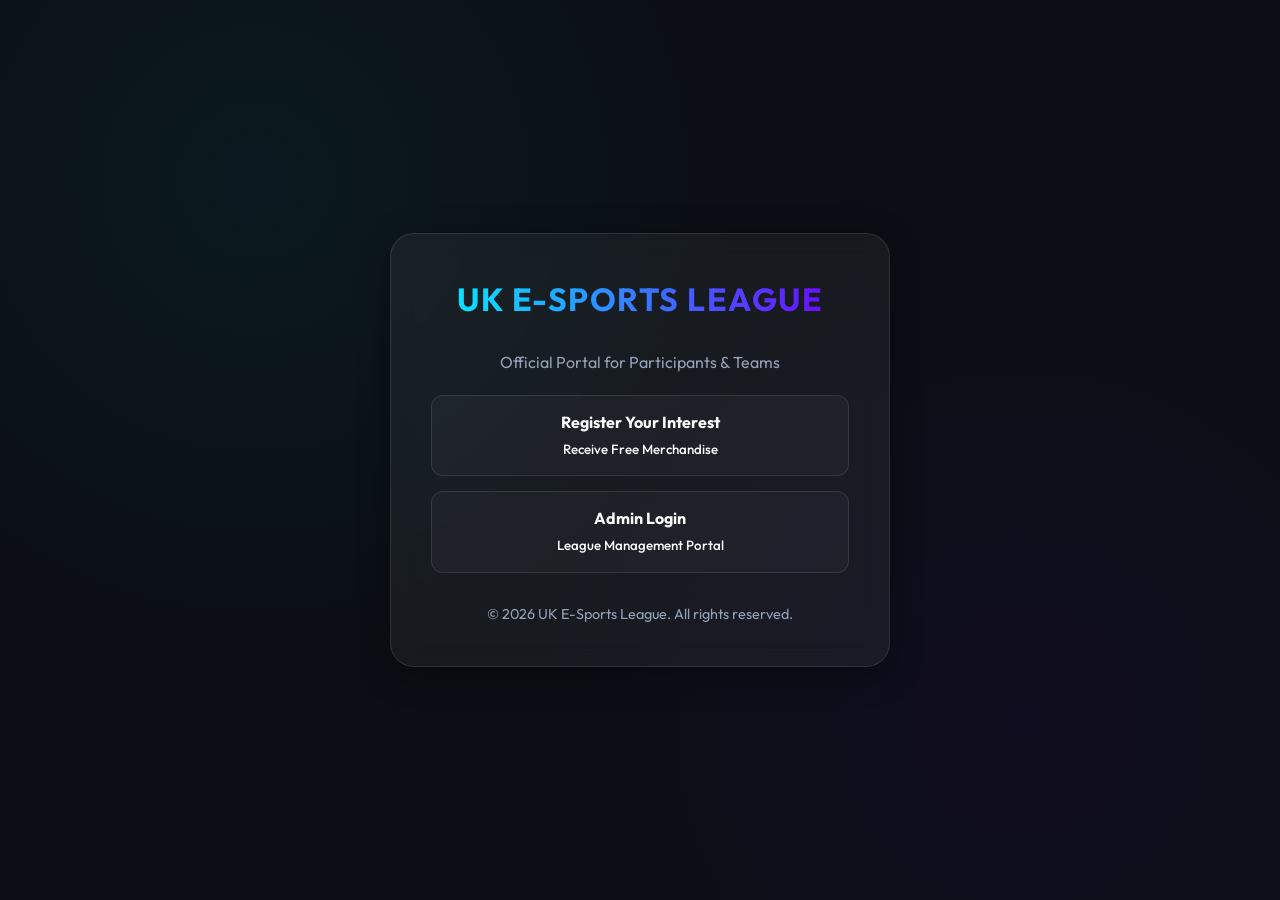
==== index.html @ 4ae96d5b "Initial commit on dev branch" ====
<!DOCTYPE html>
<html lang="en">

<head>
    <meta charset="UTF-8">
    <meta name="viewport" content="width=device-width, initial-scale=1.0">
    <title>UK E-Sports League | Official Portal</title>
    <link rel="stylesheet" href="style.css">
</head>

<body>
    <div class="container">
        <header>
            <h1>UK E-Sports League</h1>
            <p>Official Portal for Participants & Teams</p>
        </header>

        <nav>
            <ul>
                <li>
                    <a href="register_form.html" class="nav-link">
                        <strong>Register Your Interest</strong><br>
                        <small>Receive Free Merchandise</small>
                    </a>
                </li>
                <li>
                    <a href="admin_login.html" class="nav-link">
                        <strong>Admin Login</strong><br>
                        <small>League Management Portal</small>
                    </a>
                </li>
            </ul>
        </nav>

        <footer>
            &copy; 2026 UK E-Sports League. All rights reserved.
        </footer>
    </div>
</body>

</html>
---- style.css ----
@import url('https://fonts.googleapis.com/css2?family=Outfit:wght@300;400;600;700&display=swap');

:root {
    --bg-main: #0b0e14;
    --bg-card: rgba(255, 255, 255, 0.05);
    --bg-input: rgba(15, 23, 42, 0.6);
    
    --accent-primary: #00f2ff;
    --accent-secondary: #7000ff;
    --accent-error: #ff4d4d;
    --accent-success: #00ff88;
    
    --text-main: #f8fafc;
    --text-muted: #94a3b8;
    
    --glass-border: rgba(255, 255, 255, 0.1);
    --glass-shadow: 0 8px 32px 0 rgba(0, 0, 0, 0.37);
}

* {
    margin: 0;
    padding: 0;
    box-sizing: border-box;
    font-family: 'Outfit', sans-serif;
}

body {
    background-color: var(--bg-main);
    background-image: 
        radial-gradient(circle at 20% 20%, rgba(0, 242, 255, 0.05) 0%, transparent 40%),
        radial-gradient(circle at 80% 80%, rgba(112, 0, 255, 0.05) 0%, transparent 40%);
    color: var(--text-main);
    min-height: 100vh;
    display: flex;
    justify-content: center;
    align-items: center;
    line-height: 1.6;
}

.container {
    background: var(--bg-card);
    backdrop-filter: blur(12px);
    -webkit-backdrop-filter: blur(12px);
    border: 1px solid var(--glass-border);
    border-radius: 24px;
    padding: 40px;
    width: 90%;
    max-width: 500px;
    box-shadow: var(--glass-shadow);
    transition: transform 0.3s ease;
}

.container:hover {
    transform: translateY(-5px);
}

.wide-container {
    max-width: 1000px;
}

h1, h2, h3 {
    text-align: center;
    margin-bottom: 24px;
    background: linear-gradient(to right, var(--accent-primary), var(--accent-secondary));
    -webkit-background-clip: text;
    -webkit-text-fill-color: transparent;
    font-weight: 700;
    text-transform: uppercase;
    letter-spacing: 1.5px;
}

p {
    color: var(--text-muted);
    margin-bottom: 20px;
    text-align: center;
}

/* Forms */
input[type="text"],
input[type="password"],
input[type="email"],
input[type="number"] {
    width: 100%;
    padding: 14px 18px;
    margin-bottom: 20px;
    background: var(--bg-input);
    border: 1px solid var(--glass-border);
    border-radius: 12px;
    color: var(--text-main);
    font-size: 1rem;
    transition: all 0.3s ease;
}

input:focus {
    outline: none;
    border-color: var(--accent-primary);
    box-shadow: 0 0 10px rgba(0, 242, 255, 0.2);
}

button {
    width: 100%;
    padding: 16px;
    background: linear-gradient(135deg, var(--accent-primary), var(--accent-secondary));
    border: none;
    border-radius: 12px;
    color: #fff;
    font-size: 1rem;
    font-weight: 600;
    cursor: pointer;
    transition: all 0.3s ease;
    text-transform: uppercase;
    letter-spacing: 1px;
}

button:hover {
    filter: brightness(1.1);
    box-shadow: 0 0 20px rgba(0, 242, 255, 0.4);
    transform: scale(1.02);
}

a {
    color: var(--accent-primary);
    text-decoration: none;
    transition: color 0.3s ease;
    font-weight: 500;
}

a:hover {
    color: var(--accent-secondary);
}

/* List & Table Styles */
ul {
    list-style: none;
}

li {
    margin-bottom: 12px;
}

.nav-link {
    display: block;
    padding: 14px;
    background: rgba(255, 255, 255, 0.03);
    border: 1px solid var(--glass-border);
    border-radius: 12px;
    text-align: center;
    margin-bottom: 15px;
    color: var(--text-main);
}

.nav-link:hover {
    background: rgba(255, 255, 255, 0.08);
    border-color: var(--accent-primary);
    color: var(--accent-primary);
}

hr {
    border: 0;
    height: 1px;
    background: linear-gradient(to right, transparent, var(--glass-border), transparent);
    margin: 20px 0;
}

/* Results Display */
.result-item {
    background: rgba(255, 255, 255, 0.02);
    padding: 20px;
    border-radius: 16px;
    margin-bottom: 20px;
    border-left: 4px solid var(--accent-primary);
}

footer {
    text-align: center;
    margin-top: 30px;
    color: var(--text-muted);
    font-size: 0.9rem;
}

@media (max-width: 600px) {
    .container {
        padding: 30px 20px;
        width: 95%;
    }
}
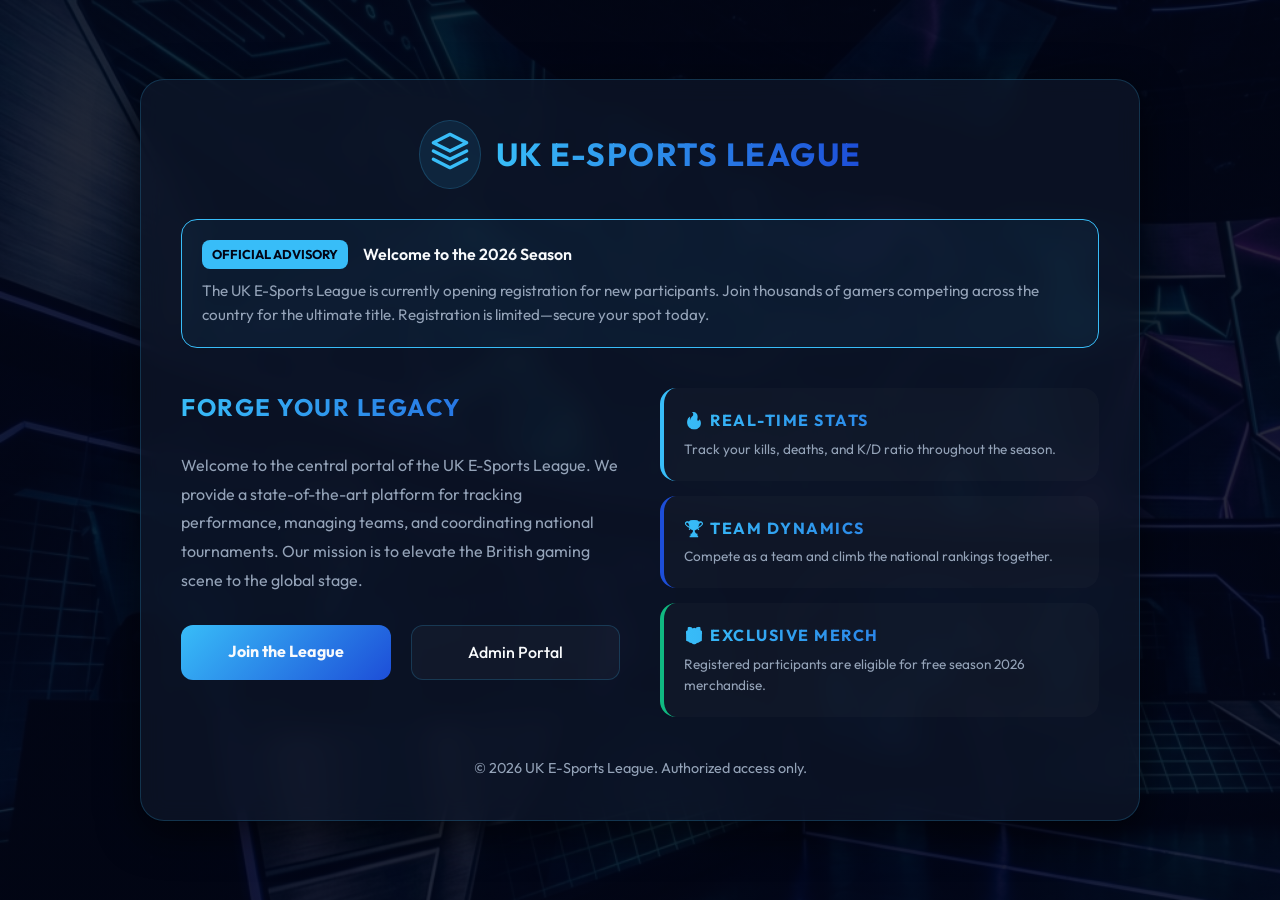
==== commit d16e1192: "Optimized on every field" ====
--- a/index.html
+++ b/index.html
@@ -9,33 +9,90 @@
 </head>
 
 <body>
-    <div class="container">
+    <div class="container wide-container">
         <header>
-            <h1>UK E-Sports League</h1>
-            <p>Official Portal for Participants & Teams</p>
+            <div style="display: flex; align-items: center; justify-content: center; gap: 15px; margin-bottom: 30px;">
+                <div
+                    style="padding: 10px; background: rgba(56, 189, 248, 0.1); border-radius: 50%; border: 1px solid var(--glass-border);">
+                    <svg width="40" height="40" viewBox="0 0 24 24" fill="none" stroke="currentColor" stroke-width="2"
+                        stroke-linecap="round" stroke-linejoin="round" style="color: var(--accent-primary);">
+                        <polygon points="12 2 2 7 12 12 22 7 12 2" />
+                        <polyline points="2 17 12 22 22 17" />
+                        <polyline points="2 12 12 17 22 12" />
+                    </svg>
+                </div>
+                <h1 style="margin-bottom: 0;">UK E-Sports League</h1>
+            </div>
         </header>
 
-        <nav>
-            <ul>
-                <li>
-                    <a href="register_form.html" class="nav-link">
-                        <strong>Register Your Interest</strong><br>
-                        <small>Receive Free Merchandise</small>
+        <!-- Advisory Notice -->
+        <div
+            style="background: rgba(56, 189, 248, 0.05); border: 1px solid var(--accent-primary); padding: 20px; border-radius: 16px; margin-bottom: 40px; text-align: left;">
+            <div style="display: flex; gap: 15px; align-items: center; margin-bottom: 10px;">
+                <span
+                    style="background: var(--accent-primary); color: var(--bg-main); padding: 4px 10px; border-radius: 8px; font-weight: 700; font-size: 0.8rem; text-transform: uppercase;">Official
+                    Advisory</span>
+                <span style="color: var(--text-main); font-weight: 600;">Welcome to the 2026 Season</span>
+            </div>
+            <p style="text-align: left; margin-bottom: 0; font-size: 0.95rem;">
+                The UK E-Sports League is currently opening registration for new participants. Join thousands of gamers
+                competing across the country for the ultimate title. Registration is limited—secure your spot today.
+            </p>
+        </div>
+
+        <div style="display: grid; grid-template-columns: 1fr 1fr; gap: 40px; margin-bottom: 40px;">
+            <!-- Intro Text -->
+            <div style="text-align: left;">
+                <h2 style="text-align: left; font-size: 1.5rem;">Forge Your Legacy</h2>
+                <p style="text-align: left; line-height: 1.8;">
+                    Welcome to the central portal of the UK E-Sports League. We provide a state-of-the-art platform for
+                    tracking performance, managing teams, and coordinating national tournaments. Our mission is to
+                    elevate the British gaming scene to the global stage.
+                </p>
+
+                <div style="display: grid; grid-template-columns: 1fr 1fr; gap: 20px; margin-top: 30px;">
+                    <a href="register_form.html" class="nav-link"
+                        style="background: linear-gradient(135deg, var(--accent-primary), var(--accent-secondary)); border: none; font-weight: 700;">
+                        Join the League
                     </a>
-                </li>
-                <li>
                     <a href="admin_login.html" class="nav-link">
-                        <strong>Admin Login</strong><br>
-                        <small>League Management Portal</small>
+                        Admin Portal
                     </a>
-                </li>
-            </ul>
-        </nav>
+                </div>
+            </div>
+
+            <!-- Features -->
+            <div style="display: grid; grid-template-columns: 1fr; gap: 15px;">
+                <div class="result-item" style="margin-bottom: 0; border-left-color: var(--accent-primary);">
+                    <h3 style="text-align: left; font-size: 1rem; margin-bottom: 5px;">🔥 Real-time Stats</h3>
+                    <p style="text-align: left; margin-bottom: 0; font-size: 0.85rem;">Track your kills, deaths, and K/D
+                        ratio throughout the season.</p>
+                </div>
+                <div class="result-item" style="margin-bottom: 0; border-left-color: var(--accent-secondary);">
+                    <h3 style="text-align: left; font-size: 1rem; margin-bottom: 5px;">🏆 Team Dynamics</h3>
+                    <p style="text-align: left; margin-bottom: 0; font-size: 0.85rem;">Compete as a team and climb the
+                        national rankings together.</p>
+                </div>
+                <div class="result-item" style="margin-bottom: 0; border-left-color: var(--accent-success);">
+                    <h3 style="text-align: left; font-size: 1rem; margin-bottom: 5px;">🎁 Exclusive Merch</h3>
+                    <p style="text-align: left; margin-bottom: 0; font-size: 0.85rem;">Registered participants are
+                        eligible for free season 2026 merchandise.</p>
+                </div>
+            </div>
+        </div>
 
         <footer>
-            &copy; 2026 UK E-Sports League. All rights reserved.
+            &copy; 2026 UK E-Sports League. Authorized access only.
         </footer>
     </div>
+
+    <!-- Success Message Handling -->
+    <script>
+        const urlParams = new URLSearchParams(window.location.search);
+        if (urlParams.get('success') === 'registered') {
+            alert('Congratulations! You have been successfully registered for the league.');
+        }
+    </script>
 </body>
 
 </html>
--- a/style.css
+++ b/style.css
@@ -1,20 +1,22 @@
 @import url('https://fonts.googleapis.com/css2?family=Outfit:wght@300;400;600;700&display=swap');
 
 :root {
-    --bg-main: #0b0e14;
-    --bg-card: rgba(255, 255, 255, 0.05);
-    --bg-input: rgba(15, 23, 42, 0.6);
-    
-    --accent-primary: #00f2ff;
-    --accent-secondary: #7000ff;
-    --accent-error: #ff4d4d;
-    --accent-success: #00ff88;
-    
+    --bg-main: #020617;
+    --bg-card: rgba(15, 23, 42, 0.7);
+    --bg-input: rgba(30, 41, 59, 0.5);
+
+    --accent-primary: #38bdf8;
+    /* Sky Blue */
+    --accent-secondary: #1d4ed8;
+    /* Deep Blue */
+    --accent-error: #f43f5e;
+    --accent-success: #10b981;
+
     --text-main: #f8fafc;
     --text-muted: #94a3b8;
-    
-    --glass-border: rgba(255, 255, 255, 0.1);
-    --glass-shadow: 0 8px 32px 0 rgba(0, 0, 0, 0.37);
+
+    --glass-border: rgba(56, 189, 248, 0.2);
+    --glass-shadow: 0 12px 40px 0 rgba(0, 0, 0, 0.6);
 }
 
 * {
@@ -26,9 +28,12 @@
 
 body {
     background-color: var(--bg-main);
-    background-image: 
-        radial-gradient(circle at 20% 20%, rgba(0, 242, 255, 0.05) 0%, transparent 40%),
-        radial-gradient(circle at 80% 80%, rgba(112, 0, 255, 0.05) 0%, transparent 40%);
+    background-image:
+        linear-gradient(rgba(2, 6, 23, 0.85), rgba(2, 6, 23, 0.85)),
+        url('gaming_bg.jpg');
+    background-size: cover;
+    background-position: center;
+    background-attachment: fixed;
     color: var(--text-main);
     min-height: 100vh;
     display: flex;
@@ -58,11 +63,14 @@
     max-width: 1000px;
 }
 
-h1, h2, h3 {
+h1,
+h2,
+h3 {
     text-align: center;
     margin-bottom: 24px;
     background: linear-gradient(to right, var(--accent-primary), var(--accent-secondary));
     -webkit-background-clip: text;
+    background-clip: text;
     -webkit-text-fill-color: transparent;
     font-weight: 700;
     text-transform: uppercase;
@@ -183,4 +191,4 @@
         padding: 30px 20px;
         width: 95%;
     }
-}
+}
